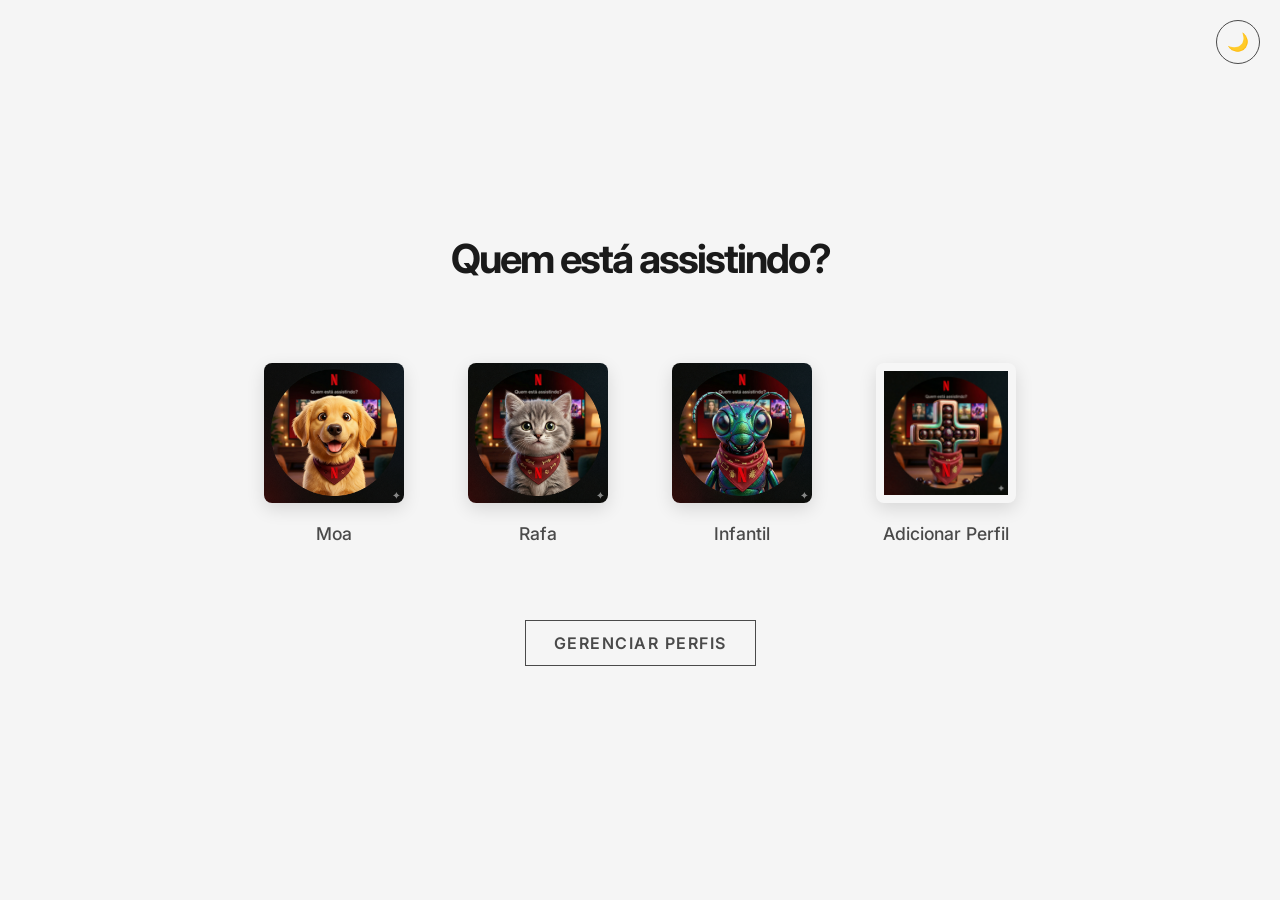
==== index.html @ 2a2f675e "first commit" ====
<!DOCTYPE html>
<html lang="pt-br">

<head>
	<meta charset="UTF-8">
	<meta name="viewport" content="width=device-width, initial-scale=1.0">
	<meta name="description" content="Seleção de perfis Netflix">
	<title>Netflix - Quem está assistindo?</title>
	<link rel="stylesheet" href="style.css">
</head>

<body>
	<button type="button" class="theme-toggle" id="themeToggle"
		aria-label="Alternar entre modo claro e escuro">☀️</button>

	<main>
		<h1>Quem está assistindo?</h1>

		<section class="profiles">
			<ul role="list">
				<li role="listitem">
					<article class="profile">
						<figure>
							<img src="assets/dog.png" alt="Perfil Moa">
							<figcaption>Moa</figcaption>
						</figure>
					</article>
				</li>
				<li role="listitem">
					<article class="profile">
						<figure>
							<img src="assets/cat.png" alt="Perfil Rafa">
							<figcaption>Rafa</figcaption>
						</figure>
					</article>
				</li>
				<li role="listitem">
					<article class="profile">
						<figure>
							<img src="assets/inseticide.png" alt="Perfil Infantil">
							<figcaption>Infantil</figcaption>
						</figure>
					</article>
				</li>
				<li role="listitem">
					<article class="profile add-profile">
						<figure>
							<img src="assets/addIcon.png" alt="Adicionar novo perfil">
							<figcaption>Adicionar Perfil</figcaption>
						</figure>
					</article>
				</li>
			</ul>
		</section>

		<button type="button" class="manage-profiles-btn">Gerenciar perfis</button>
	</main>

	<script src="script.js"></script>
</body>

</html>
---- style.css ----
@import url('https://fonts.googleapis.com/css2?family=Inter:wght@400;500;600;700&display=swap');

:root {
    --bg-color: #141414;
    --text-color: #ffffff;
    --muted-text: #808080;
    --card-shadow: 0 4px 20px rgba(0, 0, 0, 0.6);
    --card-hover-shadow: 0 8px 40px rgba(236, 233, 233, 0.4);
    --button-border: #808080;
    --button-text: #808080;
    --button-hover-border: #ffffff;
    --button-hover-text: #ffffff;
    --focus-color: #ece6e7;
}

body.light-mode {
    --bg-color: #f5f5f5;
    --text-color: #1a1a1a;
    --muted-text: #4a4a4a;
    --card-shadow: 0 6px 18px rgba(0, 0, 0, 0.12);
    --card-hover-shadow: 0 10px 28px rgba(0, 0, 0, 0.2);
    --button-border: #4a4a4a;
    --button-text: #4a4a4a;
    --button-hover-border: #1a1a1a;
    --button-hover-text: #1a1a1a;
    --focus-color: #111111;
}

/* Reset e Estilos Base */
* {
    margin: 0;
    padding: 0;
    box-sizing: border-box;
}

body {
    background-color: var(--bg-color);
    color: var(--text-color);
    font-family: 'Inter', -apple-system, BlinkMacSystemFont, sans-serif;
    min-height: 100vh;
    display: flex;
    align-items: center;
    justify-content: center;
    padding: 20px;
    transition: background-color 0.3s ease, color 0.3s ease;
}

.theme-toggle {
    position: fixed;
    top: 20px;
    right: 20px;
    width: 44px;
    height: 44px;
    border: 1px solid var(--button-border);
    border-radius: 999px;
    background: transparent;
    color: var(--button-text);
    font-family: inherit;
    font-size: 1.1rem;
    line-height: 1;
    cursor: pointer;
    display: flex;
    align-items: center;
    justify-content: center;
    transition: color 0.3s ease, border-color 0.3s ease, transform 0.3s ease;
}

.theme-toggle:hover {
    color: var(--button-hover-text);
    border-color: var(--button-hover-border);
    transform: translateY(-1px);
}

.theme-toggle:focus-visible {
    outline: 2px solid var(--focus-color);
    outline-offset: 3px;
}

/* Main Container */
main {
    width: 100%;
    max-width: 1200px;
}

h1 {
    font-size: 2.5rem;
    font-weight: 700;
    margin-bottom: 60px;
    text-align: center;
    letter-spacing: -2px;
    animation: fadeInDown 0.8s ease-out;
}

@keyframes fadeInDown {
    from {
        opacity: 0;
        transform: translateY(-30px);
    }

    to {
        opacity: 1;
        transform: translateY(0);
    }
}

/* Profiles Section */
.profiles {
    padding: 20px 0;
}

.manage-profiles-btn {
    display: block;
    margin: 56px auto 0;
    min-width: 220px;
    padding: 12px 28px;
    border: 1px solid var(--button-border);
    background: transparent;
    color: var(--button-text);
    font-family: inherit;
    font-size: 1rem;
    font-weight: 600;
    letter-spacing: 1.5px;
    text-transform: uppercase;
    cursor: pointer;
    transition: color 0.3s ease, border-color 0.3s ease, transform 0.3s ease;
}

.manage-profiles-btn:hover {
    color: var(--button-hover-text);
    border-color: var(--button-hover-border);
    transform: translateY(-1px);
}

.manage-profiles-btn:focus-visible {
    outline: 2px solid var(--focus-color);
    outline-offset: 3px;
}

.profiles ul {
    list-style: none;
    display: flex;
    flex-wrap: wrap;
    align-items: center;
    justify-content: center;
    gap: 64px;

}

/* Profile Cards */
.profile {
    cursor: pointer;
    transition: transform 0.3s ease, filter 0.3s ease;
    position: relative;
}

.profile:hover {
    transform: scale(1.05);
    filter: brightness(1.2);
}

.profile figure {
    display: flex;
    flex-direction: column;
    align-items: center;
    gap: 12px;
}

.profile img {
    width: 140px;
    height: 140px;
    border-radius: 8px;
    object-fit: cover;
    box-shadow: var(--card-shadow);
    transition: box-shadow 0.3s ease, border-radius 0.3s ease;
}

.profile:hover img {
    box-shadow: var(--card-hover-shadow);
    border-radius: 12px;
}

.profile figcaption {
    font-size: 1.1rem;
    font-weight: 500;
    color: var(--muted-text);
    transition: color 0.3s ease;
    text-align: center;
    margin-top: 8px;
}

.profile:hover figcaption {
    color: var(--text-color);
}

/* Add Profile Button */
.add-profile img {
    background-color: rgba(255, 255, 255, 0.05);
    padding: 8px;
    transition: border-color 0.3s ease, background-color 0.3s ease;
}

.add-profile:hover img {
    background-color: rgba(229, 9, 20, 0.1);
    box-shadow: 0 8px 40px rgba(235, 231, 231, 0.3);
}

.add-profile:hover figcaption {
    color: rgba(235, 231, 231, 0.3);
    font-weight: 600;
}

/* Responsive Design */
@media (max-width: 768px) {
    h1 {
        font-size: 2.5rem;
        margin-bottom: 40px;
    }

    .profiles ul {
        grid-template-columns: repeat(auto-fit, minmax(140px, 1fr));
        gap: 30px;
    }

    .profile img {
        width: 120px;
        height: 120px;
    }

    .profile figcaption {
        font-size: 1rem;
    }

    .manage-profiles-btn {
        margin-top: 40px;
        min-width: 200px;
        font-size: 0.95rem;
    }
}

@media (max-width: 480px) {
    h1 {
        font-size: 1.8rem;
        margin-bottom: 30px;
    }

    .profiles ul {
        grid-template-columns: repeat(2, 1fr);
        gap: 20px;
    }

    .profile img {
        width: 100px;
        height: 100px;
    }

    .profile figcaption {
        font-size: 0.9rem;
    }

    .manage-profiles-btn {
        margin-top: 32px;
        min-width: 180px;
        padding: 10px 20px;
        letter-spacing: 1px;
    }

    .theme-toggle {
        top: 12px;
        right: 12px;
        width: 40px;
        height: 40px;
        font-size: 1rem;
    }
}

/* Acessibilidade */
.profile:focus-visible {
    outline: 2px solid #e50914;
    outline-offset: 4px;
    border-radius: 8px;
}

@media (prefers-reduced-motion: reduce) {
    * {
        animation-duration: 0.01ms !important;
        animation-iteration-count: 1 !important;
        transition-duration: 0.01ms !important;
    }
}
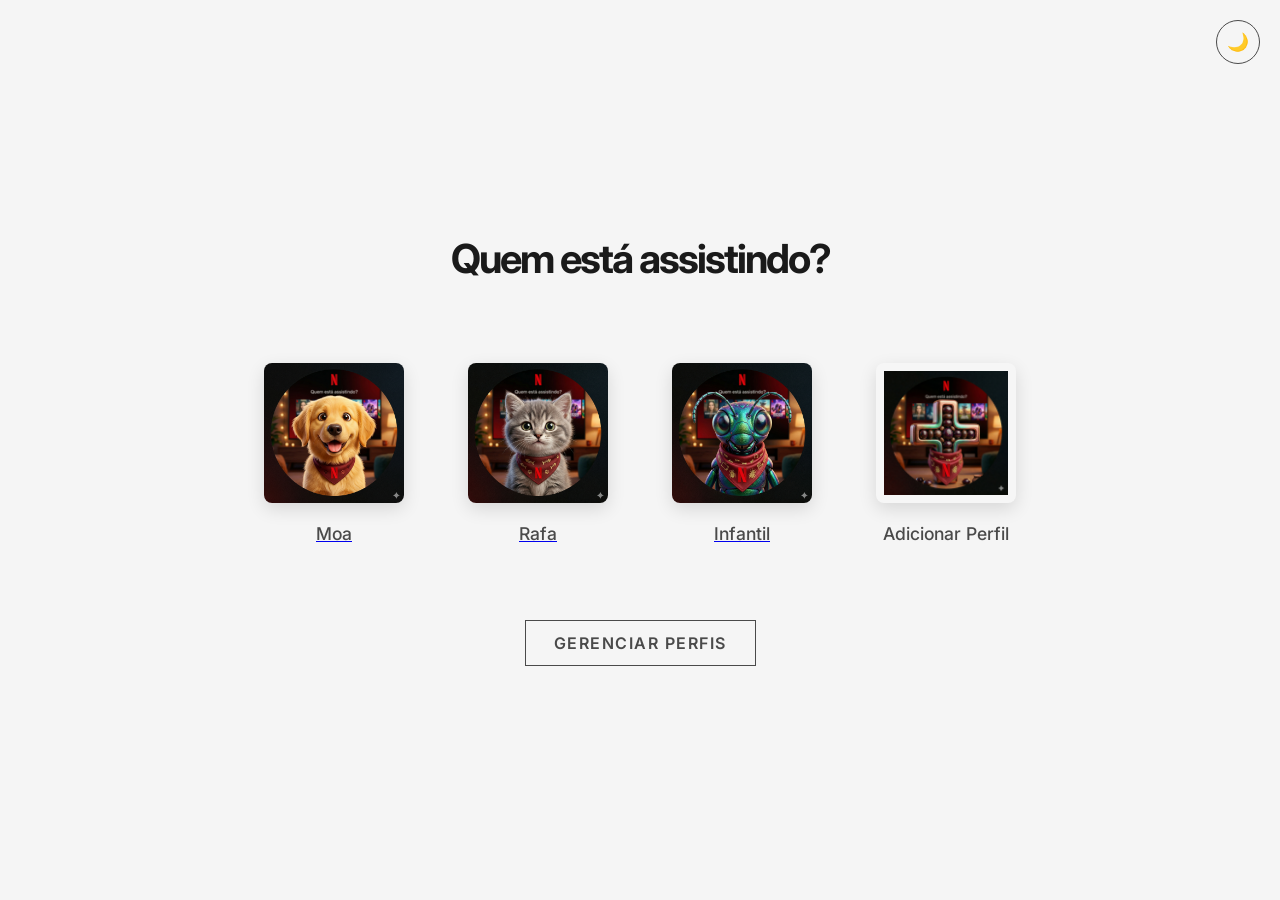
==== commit 34ca815e: "atualizações feitas na 4ª aula da Imersão Front-end da Alura" ====
--- a/index.html
+++ b/index.html
@@ -20,26 +20,32 @@
 			<ul role="list">
 				<li role="listitem">
 					<article class="profile">
-						<figure>
-							<img src="assets/dog.png" alt="Perfil Moa">
-							<figcaption>Moa</figcaption>
-						</figure>
+						<a href="./catalogo/catalogo.html">
+							<figure>
+								<img src="assets/dog.png" alt="Perfil Moa">
+								<figcaption>Moa</figcaption>
+							</figure>
+						</a>
 					</article>
 				</li>
 				<li role="listitem">
 					<article class="profile">
-						<figure>
-							<img src="assets/cat.png" alt="Perfil Rafa">
-							<figcaption>Rafa</figcaption>
-						</figure>
+						<a href="./catalogo/catalogo.html">
+							<figure>
+								<img src="assets/cat.png" alt="Perfil Rafa">
+								<figcaption>Rafa</figcaption>
+							</figure>
+						</a>
 					</article>
 				</li>
 				<li role="listitem">
 					<article class="profile">
-						<figure>
-							<img src="assets/inseticide.png" alt="Perfil Infantil">
-							<figcaption>Infantil</figcaption>
-						</figure>
+						<a href="./catalogo/catalogo.html">
+							<figure>
+								<img src="assets/inseticide.png" alt="Perfil Infantil">
+								<figcaption>Infantil</figcaption>
+							</figure>
+						</a>
 					</article>
 				</li>
 				<li role="listitem">
@@ -56,6 +62,7 @@
 		<button type="button" class="manage-profiles-btn">Gerenciar perfis</button>
 	</main>
 
+	<script src="/js/index.js"></script>
 	<script src="script.js"></script>
 </body>
 
